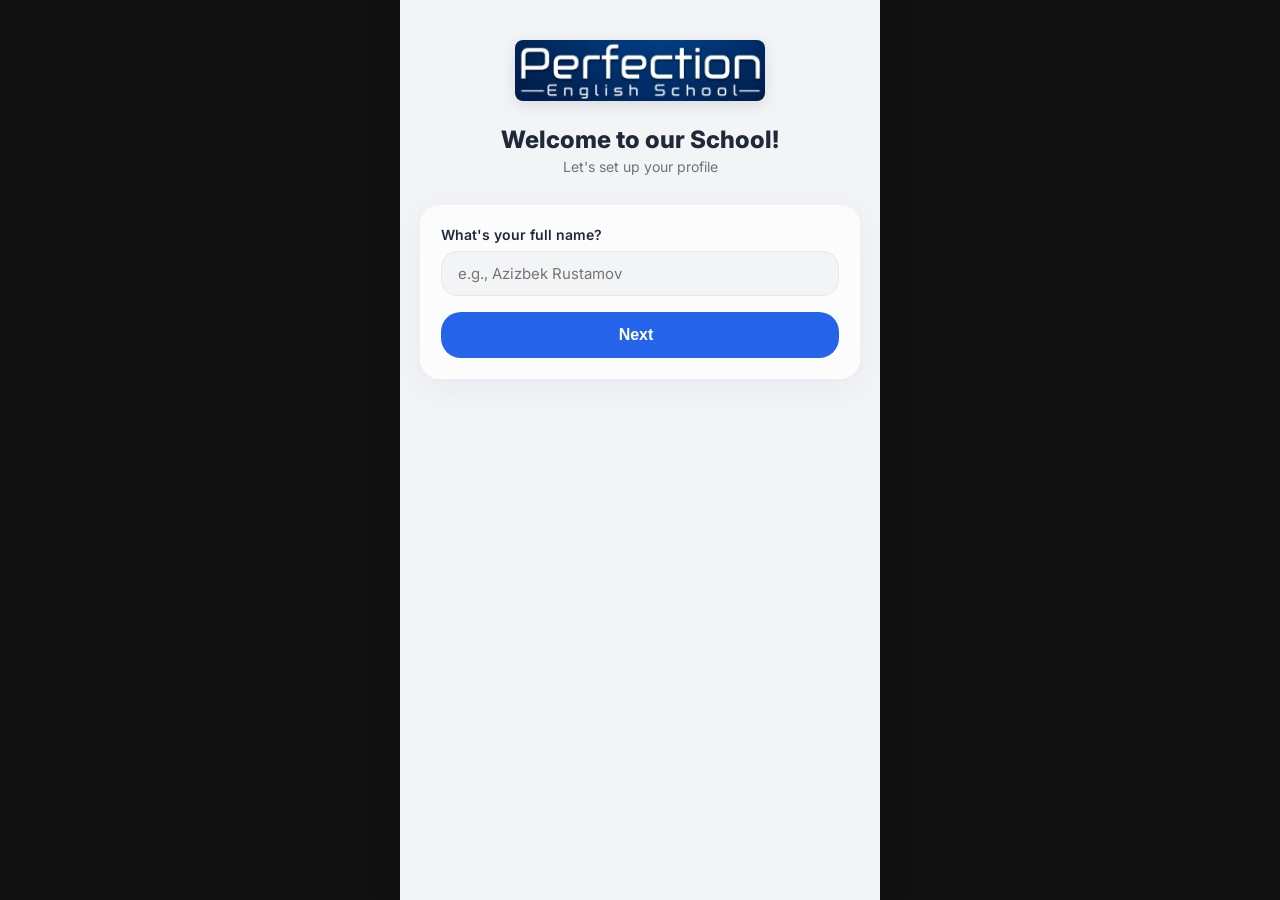
==== index.html @ 3c5d5112 "Update index.html" ====
<!DOCTYPE html>
<html lang="en">
<head>
    <meta charset="UTF-8">
    <meta name="viewport" content="width=device-width, initial-scale=1.0, maximum-scale=1.0, user-scalable=no">
    <title>Perfection English School</title>
    <!-- Phosphor Icons -->
    <script src="https://unpkg.com/@phosphor-icons/web"></script>
    <!-- Google Fonts -->
    <link rel="preconnect" href="https://fonts.googleapis.com">
    <link rel="preconnect" href="https://fonts.gstatic.com" crossorigin>
    <link href="https://fonts.googleapis.com/css2?family=Inter:wght@400;500;600;700;800&display=swap" rel="stylesheet">
    <!-- Custom CSS -->
    <link rel="stylesheet" href="style.css?v=2">
    <!-- Telegram Web App SDK -->
    <script src="https://telegram.org/js/telegram-web-app.js"></script>
</head>
<body>
    <div class="app-container not-registered">
        <!-- Header -->
        <header class="app-header">
            <div class="header-left">
                <i class="ph ph-text-align-left" id="menu-btn"></i>
                <h1 class="app-title">Perfection School</h1>
            </div>
            <div class="header-right">
                <div class="streak-badge">
                    <i class="ph-fill ph-fire"></i>
                    <span>12</span>
                </div>
                <i class="ph ph-bell"></i>
            </div>
        </header>

        <main class="app-main">
            <!-- SECTION: AUTH (Registration) -->
            <!-- SECTION: AUTH NAME -->
            <section id="auth-name-section" class="app-section active">
                <div class="welcome-area text-center" style="margin-top: 40px;">
                    <div class="brand-logo-container mx-auto mb-4" style="margin: 0 auto 20px; text-align: center;">
                        <img src="logo.jpg" alt="Perfection English School" style="max-width: 250px; width: 100%; border-radius: 8px; box-shadow: 0 4px 15px rgba(0,0,0,0.1);">
                    </div>
                    <h2>Welcome to our School!</h2>
                    <p>Let's set up your profile</p>
                </div>
                <form id="reg-name-form" class="auth-form glass-card" style="margin-top: 30px;">
                    <div class="form-group mb-4">
                        <label>What's your full name?</label>
                        <input type="text" id="reg-name" placeholder="e.g., Azizbek Rustamov" required>
                    </div>
                    <button type="submit" class="btn-primary w-100" style="padding: 14px; font-size: 16px; display:flex; justify-content:center; align-items:center; gap:8px;">Next <i class="ph ph-arrow-right"></i></button>
                </form>
            </section>

            <!-- SECTION: AUTH PHONE -->
            <section id="auth-phone-section" class="app-section">
                <div class="section-header" style="display: flex; align-items: center; gap: 10px; margin-top: 20px;">
                    <button type="button" class="btn-icon" onclick="switchTab('auth-name')" style="background:transparent; color:var(--text-main);"><i class="ph ph-arrow-left"></i></button>
                    <h2 style="margin:0;">Contact Info</h2>
                </div>
                <form id="reg-phone-form" class="auth-form glass-card" style="margin-top: 20px;">
                    <div class="form-group mb-4">
                        <label>Your Phone Number</label>
                        <input type="tel" id="reg-phone" placeholder="+998" required>
                    </div>
                    <button type="submit" class="btn-primary w-100" style="padding: 14px; font-size: 16px; display:flex; justify-content:center; align-items:center; gap:8px;">Next <i class="ph ph-arrow-right"></i></button>
                </form>
            </section>

            <!-- SECTION: AUTH LEVEL -->
            <section id="auth-level-section" class="app-section">
                <div class="section-header" style="display: flex; align-items: center; gap: 10px; margin-top: 20px;">
                    <button type="button" class="btn-icon" onclick="switchTab('auth-phone')" style="background:transparent; color:var(--text-main);"><i class="ph ph-arrow-left"></i></button>
                    <h2 style="margin:0;">English Level</h2>
                </div>
                <form id="reg-level-form" class="auth-form glass-card" style="margin-top: 20px;">
                    <div class="form-group mb-4">
                        <label>Select your current level</label>
                        <select id="reg-level" required>
                            <option value="" disabled selected>Select level</option>
                            <option value="Beginner">Beginner</option>
                            <option value="Elementary">Elementary</option>
                            <option value="Pre-Intermediate">Pre-Intermediate</option>
                            <option value="Intermediate">Intermediate</option>
                            <option value="Upper-Intermediate">Upper-Intermediate</option>
                            <option value="Pre-IELTS">Pre-IELTS</option>
                            <option value="IELTS">IELTS</option>
                        </select>
                    </div>
                    <button type="submit" class="btn-primary w-100" style="padding: 14px; font-size: 16px; background: var(--success-color); display:flex; justify-content:center; align-items:center; gap:8px;">Finish <i class="ph ph-check"></i></button>
                </form>
            </section>

            <!-- SECTION: HOME -->
            <section id="home-section" class="app-section">
                <div class="welcome-area">
                    <h2>Hello, Student 👋</h2>
                    <p>What are we learning today?</p>
                </div>

                <!-- Vocabulary of the Day Widget -->
                <div class="vocab-widget">
                    <div class="vocab-header">
                        <span class="vocab-title"><i class="ph-fill ph-star"></i> Word of the Day</span>
                        <span class="vocab-date">Today</span>
                    </div>
                    <div class="vocab-content">
                        <div class="vocab-word">Perseverance</div>
                        <div class="vocab-pronunciation">/ˌpɜːrsəˈvɪrəns/</div>
                        <div class="vocab-meaning">Persistence in doing something despite difficulty.</div>
                    </div>
                </div>

                <!-- Main Banner -->
                <div class="banner-card" onclick="switchTab('lessons')">
                    <div class="banner-content">
                        <h2>LEARN<br>ENGLISH<br>WITH US!</h2>
                        <div class="progress-container mt-2">
                            <div class="progress-text">
                                <span>Pre-IELTS Course</span>
                                <span>65%</span>
                            </div>
                            <div class="progress-bar">
                                <div class="progress-fill" style="width: 65%;"></div>
                            </div>
                        </div>
                    </div>
                    <div class="banner-image">
                        <img src="https://illustrations.popsy.co/blue/student-going-to-school.svg" alt="Education">
                    </div>
                </div>

                <!-- Grid Cards -->
                <div class="grid-container">
                    <div class="grid-card" onclick="switchTab('lessons')">
                        <div class="card-icon-wrapper blue-icon">
                            <i class="ph ph-books"></i>
                        </div>
                        <span class="card-title">Lessons</span>
                    </div>
                    <div class="grid-card" onclick="switchTab('reading')">
                        <div class="card-icon-wrapper orange-icon">
                            <i class="ph ph-book-open"></i>
                        </div>
                        <span class="card-title">Reading</span>
                    </div>
                    <div class="grid-card" onclick="switchTab('listening')">
                        <div class="card-icon-wrapper green-icon">
                            <i class="ph ph-headphones"></i>
                        </div>
                        <span class="card-title">Listening</span>
                    </div>
                    <div class="grid-card" onclick="switchTab('speaking')">
                        <div class="card-icon-wrapper" style="color:var(--danger-color); background: rgba(239, 68, 68, 0.1);">
                            <i class="ph ph-microphone"></i>
                        </div>
                        <span class="card-title">Speaking</span>
                    </div>
                    <div class="grid-card" onclick="switchTab('writing')">
                        <div class="card-icon-wrapper purple-icon">
                            <i class="ph ph-robot"></i>
                        </div>
                        <span class="card-title">Writing</span>
                    </div>
                    <div class="grid-card" onclick="switchTab('rating')">
                        <div class="card-icon-wrapper" style="color:var(--secondary-color);">
                            <i class="ph ph-trophy"></i>
                        </div>
                        <span class="card-title">Ranking</span>
                    </div>
                    <div class="grid-card" onclick="switchTab('resources')">
                        <div class="card-icon-wrapper" style="color:var(--danger-color);">
                            <i class="ph ph-folder-open"></i>
                        </div>
                        <span class="card-title">Resources</span>
                    </div>
                </div>
            </section>

            <!-- SECTION: LESSONS -->
            <section id="lessons-section" class="app-section">
                <div class="section-header">
                    <h2>My Lessons</h2>
                    <p>Your current level: <strong>Pre-IELTS</strong></p>
                </div>
                
                <div class="lessons-list">
                    <div class="lesson-card completed">
                        <div class="lesson-icon"><i class="ph-fill ph-check-circle"></i></div>
                        <div class="lesson-info">
                            <h3>Lesson 1: Present Simple vs Continuous</h3>
                            <p>Grammar and Practice</p>
                        </div>
                        <div class="lesson-action">
                            <button class="btn-icon"><i class="ph ph-play"></i></button>
                        </div>
                    </div>

                    <div class="lesson-card active">
                        <div class="lesson-icon"><i class="ph-fill ph-play-circle"></i></div>
                        <div class="lesson-info">
                            <h3>Lesson 2: IELTS Speaking Part 1</h3>
                            <p>Most common questions</p>
                        </div>
                        <div class="lesson-action">
                            <button class="btn-primary">Start</button>
                        </div>
                    </div>

                    <div class="lesson-card locked">
                        <div class="lesson-icon"><i class="ph-fill ph-lock-key"></i></div>
                        <div class="lesson-info">
                            <h3>Lesson 3: Writing Task 1 Basics</h3>
                            <p>Complete previous lesson</p>
                        </div>
                    </div>
                </div>
            </section>

            <!-- SECTION: RATING (LEADERBOARD) -->
            <section id="rating-section" class="app-section">
                <div class="section-header text-center">
                    <h2>Leaderboard</h2>
                    <p>Most active students</p>
                </div>

                <div class="podium-container">
                    <div class="podium-item second">
                        <div class="avatar-circle"><img src="https://i.pravatar.cc/150?u=a042581f4e29026704d" alt="Avatar"></div>
                        <div class="podium-rank silver">2</div>
                        <div class="podium-name">Malika</div>
                        <div class="podium-score">1240 xp</div>
                    </div>
                    <div class="podium-item first">
                        <div class="avatar-circle"><img src="https://i.pravatar.cc/150?u=a042581f4e29026024d" alt="Avatar"></div>
                        <div class="podium-rank gold">1</div>
                        <div class="podium-name">Sardor</div>
                        <div class="podium-score">1450 xp</div>
                    </div>
                    <div class="podium-item third">
                        <div class="avatar-circle"><img src="https://i.pravatar.cc/150?u=a048581f4e29026701d" alt="Avatar"></div>
                        <div class="podium-rank bronze">3</div>
                        <div class="podium-name">Jasur</div>
                        <div class="podium-score">1120 xp</div>
                    </div>
                </div>

                <div class="leaderboard-list">
                    <div class="lb-item">
                        <div class="lb-rank">4</div>
                        <div class="lb-user">
                            <div class="lb-avatar"><img src="https://i.pravatar.cc/150?u=1" alt="Avatar"></div>
                            <span class="lb-name">Zarina</span>
                        </div>
                        <div class="lb-score">980 xp</div>
                    </div>
                    <div class="lb-item current-user">
                        <div class="lb-rank">5</div>
                        <div class="lb-user">
                            <div class="lb-avatar"><img src="https://i.pravatar.cc/150?u=2" alt="Avatar"></div>
                            <span class="lb-name">You (Azizbek)</span>
                        </div>
                        <div class="lb-score">850 xp</div>
                    </div>
                    <div class="lb-item">
                        <div class="lb-rank">6</div>
                        <div class="lb-user">
                            <div class="lb-avatar"><img src="https://i.pravatar.cc/150?u=3" alt="Avatar"></div>
                            <span class="lb-name">Murod</span>
                        </div>
                        <div class="lb-score">720 xp</div>
                    </div>
                </div>
            </section>

            <!-- SECTION: RESOURCES -->
            <section id="resources-section" class="app-section">
                <div class="section-header">
                    <h2>Extra Resources</h2>
                    <!-- Search inside resources -->
                    <div class="search-box mb-4">
                        <i class="ph ph-magnifying-glass search-icon"></i>
                        <input type="text" placeholder="Search topics..." class="search-input">
                    </div>
                </div>

                <div class="resource-grid">
                    <div class="resource-card" onclick="openResource('alphabet')">
                        <div class="r-icon bg-blue"><i class="ph ph-text-aa"></i></div>
                        <h4>Alphabet</h4>
                        <p>Letters and pronunciation</p>
                    </div>
                    <div class="resource-card" onclick="openResource('numbers')">
                        <div class="r-icon bg-green"><i class="ph ph-list-numbers"></i></div>
                        <h4>Numbers</h4>
                        <p>From 1 to 1000</p>
                    </div>
                    <div class="resource-card" onclick="openResource('phrases')">
                        <div class="r-icon bg-orange"><i class="ph ph-chat-circle-text"></i></div>
                        <h4>Phrases</h4>
                        <p>For daily conversation</p>
                    </div>
                    <div class="resource-card" onclick="openResource('grammar')">
                        <div class="r-icon bg-purple"><i class="ph ph-books"></i></div>
                        <h4>Grammar</h4>
                        <p>Basic rules</p>
                    </div>
                </div>
            </section>

            <!-- SECTION: ALPHABET DETAIL -->
            <section id="alphabet-section" class="app-section">
                <div class="section-header" style="display: flex; align-items: center; gap: 10px;">
                    <button class="btn-icon" onclick="switchTab('resources')" style="background:transparent; color:var(--text-main);"><i class="ph ph-arrow-left"></i></button>
                    <div>
                        <h2 style="margin:0;">English Alphabet</h2>
                        <p>26 letters and pronunciation</p>
                    </div>
                </div>
                
                <div class="dictionary-list">
                    <!-- Javascript will populate this -->
                </div>
            </section>

            <!-- SECTION: NUMBERS DETAIL -->
            <section id="numbers-section" class="app-section">
                <div class="section-header" style="display: flex; align-items: center; gap: 10px;">
                    <button class="btn-icon" onclick="switchTab('resources')" style="background:transparent; color:var(--text-main);"><i class="ph ph-arrow-left"></i></button>
                    <div>
                        <h2 style="margin:0;">Numbers</h2>
                        <p>Let's learn English numbers</p>
                    </div>
                </div>
                
                <div class="dictionary-list" id="numbers-list">
                    <!-- Javascript will populate this -->
                </div>
            </section>

            <!-- SECTION: WRITING AI -->
            <section id="writing-section" class="app-section">
                <div class="section-header" style="display: flex; align-items: center; gap: 10px;">
                    <button class="btn-icon" onclick="switchTab('home')" style="background:transparent; color:var(--text-main);"><i class="ph ph-arrow-left"></i></button>
                    <div>
                        <h2 style="margin:0;">Writing Checker</h2>
                        <p>Check your essay and get a score</p>
                    </div>
                </div>
                
                <div class="writing-container">
                    <div class="form-group mb-4">
                        <label>Task Type:</label>
                        <select id="writing-type" class="custom-select">
                            <optgroup label="CEFR (Multilevel)">
                                <option value="CEFR Part 1.1">Informal Letter (min 50 words)</option>
                                <option value="CEFR Part 1.2">Formal Letter (120-150 words)</option>
                                <option value="CEFR Part 2">Blogpost (180-200 words)</option>
                            </optgroup>
                            <optgroup label="IELTS (Academic)">
                                <option value="IELTS Task 1">Task 1 (150 words)</option>
                                <option value="IELTS Task 2" selected>Task 2 (250 words)</option>
                            </optgroup>
                            <optgroup label="Other">
                                <option value="General">Free topic / General</option>
                            </optgroup>
                        </select>
                    </div>
                    
                    <div class="form-group mb-4">
                        <label>Write your essay here:</label>
                        <textarea id="writing-text" class="w-100" rows="10" placeholder="I think that..." style="padding: 12px; border-radius: 8px; border: 1px solid var(--border-color); background: var(--bg-main); color: var(--text-main); font-family: inherit; resize: vertical;"></textarea>
                    </div>

                    <div class="form-group mb-4">
                        <label>Or Upload Image of your writing (Optional):</label>
                        <div class="upload-zone-wrapper mt-2">
                            <input type="file" id="writing-image" accept="image/*" hidden>
                            <label for="writing-image" class="upload-label" id="upload-label">
                                <div class="upload-icon"><i class="ph ph-camera"></i></div>
                                <div class="upload-text-content">
                                    <div class="upload-title">Snap a photo</div>
                                    <div class="upload-subtitle">Take a picture of your notebook</div>
                                </div>
                            </label>
                        </div>
                        <div id="image-preview-container" class="image-preview-wrapper" style="display: none;">
                            <img id="preview-img" src="" alt="Preview">
                            <button id="remove-image-btn" class="btn-remove-img" type="button"><i class="ph ph-x"></i></button>
                        </div>
                    </div>
                    
                    <button id="check-writing-btn" class="btn-primary w-100" style="padding: 14px; font-size: 16px; display: flex; align-items: center; justify-content: center; gap: 8px;">
                        <i class="ph ph-sparkle"></i> Check
                    </button>
                    
                    <!-- Loading State -->
                    <div id="writing-loading" class="text-center mt-4" style="display: none;">
                        <i class="ph ph-spinner ph-spin" style="font-size: 32px; color: var(--primary-color);"></i>
                        <p style="margin-top: 10px; font-size: 14px; color: var(--text-muted);">Checking your essay... Please wait.</p>
                    </div>
                    
                    <!-- Results Area -->
                    <div id="writing-results" class="mt-4" style="display: none;">
                        <div class="result-card band-card mb-4">
                            <h3>Overall Band</h3>
                            <div class="band-score" id="res-band">6.5</div>
                        </div>
                        
                        <div class="result-card mb-4">
                            <h4><i class="ph ph-text-aa text-blue"></i> Grammar</h4>
                            <p id="res-grammar">Loading...</p>
                        </div>
                        
                        <div class="result-card mb-4">
                            <h4><i class="ph ph-book text-green"></i> Vocabulary</h4>
                            <p id="res-vocab">Loading...</p>
                        </div>
                        
                        <div class="result-card mb-4">
                            <h4><i class="ph ph-link text-orange"></i> Coherence & Cohesion</h4>
                            <p id="res-coherence">Loading...</p>
                        </div>
                        
                        <div class="result-card mb-4">
                            <h4><i class="ph ph-lightbulb text-yellow"></i> General Feedback</h4>
                            <p id="res-general">Loading...</p>
                        </div>
                    </div>
                </div>
            </section>

            <!-- SECTION: SPEAKING -->
            <section id="speaking-section" class="app-section">
                <div class="section-header" style="display: flex; align-items: center; gap: 10px; margin-top: 10px;">
                    <button class="btn-icon" id="speaking-back-btn" onclick="handleSpeakingBack()" style="background:transparent; color:var(--text-main);"><i class="ph ph-arrow-left"></i></button>
                    <div>
                        <h2 id="speaking-main-title" style="margin:0;">Speaking Practice</h2>
                        <p id="speaking-main-subtitle">CEFR / DTM Multi-level format</p>
                    </div>
                </div>
                
                <div id="speaking-content-container"></div>
            </section>

            <!-- SECTION: PROFILE -->
            <section id="profile-section" class="app-section">
                <div class="profile-header">
                    <div class="profile-avatar">
                        <img src="https://i.pravatar.cc/150?u=2" alt="Profile">
                        <button class="edit-avatar"><i class="ph ph-camera"></i></button>
                    </div>
                    <h2 class="profile-name">Student</h2>
                    <p class="profile-phone" style="color:var(--text-muted); font-size:14px; margin-bottom:4px;"></p>
                    <p class="profile-role">Student</p>
                    <!-- Role Switcher for Demo -->
                    <button class="role-switch-btn" onclick="toggleRole()">Switch to Teacher Profile (Demo)</button>
                </div>

                <!-- Student Profile Stats -->
                <div id="student-stats" class="profile-stats">
                    <div class="stat-box">
                        <i class="ph-fill ph-fire text-orange"></i>
                        <span class="stat-value">12</span>
                        <span class="stat-label">Day streak</span>
                    </div>
                    <div class="stat-box">
                        <i class="ph-fill ph-star text-yellow"></i>
                        <span class="stat-value">850</span>
                        <span class="stat-label">Total XP</span>
                    </div>
                    <div class="stat-box">
                        <i class="ph-fill ph-book-open text-blue"></i>
                        <span class="stat-value">24</span>
                        <span class="stat-label">Lessons</span>
                    </div>
                </div>

                <!-- Teacher Profile Stats (Hidden by default) -->
                <div id="teacher-stats" class="profile-stats" style="display: none;">
                    <div class="stat-box">
                        <i class="ph-fill ph-users text-blue"></i>
                        <span class="stat-value">145</span>
                        <span class="stat-label">Students</span>
                    </div>
                    <div class="stat-box">
                        <i class="ph-fill ph-chalkboard-teacher text-green"></i>
                        <span class="stat-value">6</span>
                        <span class="stat-label">Groups</span>
                    </div>
                    <div class="stat-box">
                        <i class="ph-fill ph-star text-yellow"></i>
                        <span class="stat-value">4.9</span>
                        <span class="stat-label">Ranking</span>
                    </div>
                </div>

                <div class="profile-menu">
                    <div class="menu-item" onclick="switchTab('settings')">
                        <div class="menu-item-left">
                            <div class="menu-icon"><i class="ph ph-gear"></i></div>
                            <span>Settings & Appearance</span>
                        </div>
                        <i class="ph ph-caret-right"></i>
                    </div>
                    <div class="menu-item text-red" onclick="logOut()">
                        <div class="menu-item-left">
                            <div class="menu-icon"><i class="ph ph-sign-out"></i></div>
                            <span>Log Out</span>
                        </div>
                    </div>
                </div>
            </section>

            <!-- SECTION: SETTINGS -->
            <section id="settings-section" class="app-section">
                <div class="section-header" style="display: flex; align-items: center; gap: 10px;">
                    <button class="btn-icon" onclick="switchTab('profile')" style="background:transparent; color:var(--text-main);"><i class="ph ph-arrow-left"></i></button>
                    <h2 style="margin:0;">Settings</h2>
                </div>
                <div class="profile-menu mt-4">
                    <div class="menu-item" style="display:flex; justify-content:space-between; align-items:center;">
                        <div class="menu-item-left">
                            <div class="menu-icon bg-purple" style="background:#8b5cf6; color:white;"><i class="ph ph-moon"></i></div>
                            <span>Dark Mode</span>
                        </div>
                        <input type="checkbox" id="dark-mode-toggle" onchange="toggleDarkMode()" style="width:20px; height:20px;">
                    </div>
                    <div class="menu-item" onclick="document.getElementById('avatar-upload').click()">
                        <div class="menu-item-left">
                            <div class="menu-icon bg-blue" style="background:#2563eb; color:white;"><i class="ph ph-image"></i></div>
                            <span>Change Profile Picture</span>
                            <input type="file" id="avatar-upload" accept="image/*" style="display:none;" onchange="uploadAvatar(event)">
                        </div>
                        <i class="ph ph-caret-right"></i>
                    </div>
                </div>
            </section>

            <!-- SECTION: PHRASES DETAIL -->
            <section id="phrases-section" class="app-section">
                <div class="section-header" style="display: flex; align-items: center; gap: 10px;">
                    <button class="btn-icon" onclick="switchTab('resources')" style="background:transparent; color:var(--text-main);"><i class="ph ph-arrow-left"></i></button>
                    <div>
                        <h2 style="margin:0;">Phrases</h2>
                        <p>Daily English Conversations</p>
                    </div>
                </div>
                <div class="dictionary-list" id="phrases-list"></div>
            </section>

            <!-- SECTION: GRAMMAR DETAIL -->
            <section id="grammar-section" class="app-section">
                <div class="section-header" style="display: flex; align-items: center; gap: 10px;">
                    <button class="btn-icon" onclick="switchTab('resources')" style="background:transparent; color:var(--text-main);"><i class="ph ph-arrow-left"></i></button>
                    <div>
                        <h2 style="margin:0;">Grammar</h2>
                        <p>Basic English Rules</p>
                    </div>
                </div>
                <div class="dictionary-list" id="grammar-list"></div>
            </section>

            <!-- SECTION: READING -->
            <section id="reading-section" class="app-section">
                <div class="section-header" style="display: flex; align-items: center; gap: 10px;">
                    <button class="btn-icon" onclick="switchTab('home')" style="background:transparent; color:var(--text-main);"><i class="ph ph-arrow-left"></i></button>
                    <div>
                        <h2 style="margin:0;">Reading Practice</h2>
                        <p>Improve your reading skills</p>
                    </div>
                </div>
                
                <!-- Container for levels or active test -->
                <div id="reading-content-container"></div>
            </section>

            <!-- SECTION: LISTENING -->
            <section id="listening-section" class="app-section">
                <div class="section-header" style="display: flex; align-items: center; gap: 10px;">
                    <button class="btn-icon" onclick="switchTab('home')" style="background:transparent; color:var(--text-main);"><i class="ph ph-arrow-left"></i></button>
                    <div>
                        <h2 style="margin:0;">Listening Practice</h2>
                        <p>Enhance your listening</p>
                    </div>
                </div>
                
                <!-- Container for levels or active test -->
                <div id="listening-content-container"></div>
            </section>
        </main>

        <!-- Bottom Navigation -->
        <nav class="bottom-nav">
            <a href="#" class="nav-item active" data-target="home">
                <i class="ph ph-house"></i>
                <span>Home</span>
            </a>
            <a href="#" class="nav-item" data-target="lessons">
                <i class="ph ph-play-circle"></i>
                <span>Lessons</span>
            </a>
            <a href="#" class="nav-item" data-target="rating">
                <i class="ph ph-ranking"></i>
                <span>Ranking</span>
            </a>
            <a href="#" class="nav-item" data-target="resources">
                <i class="ph ph-books"></i>
                <span>Resources</span>
            </a>
            <a href="#" class="nav-item" data-target="profile">
                <i class="ph ph-user"></i>
                <span>Profile</span>
            </a>
        </nav>
    </div>

    <!-- Firebase Configuration and SDK -->
    <script type="module">
        import { initializeApp } from "https://www.gstatic.com/firebasejs/10.12.0/firebase-app.js";
        import { getFirestore, collection, addDoc, getDocs, setDoc, doc, updateDoc, getDoc, deleteDoc } from "https://www.gstatic.com/firebasejs/10.12.0/firebase-firestore.js";

        const firebaseConfig = {
            apiKey: "AIzaSyCl8oeI8yYddF-YuSuhCGN6fqZiEechjn8",
            authDomain: "perfection-school.firebaseapp.com",
            projectId: "perfection-school",
            storageBucket: "perfection-school.firebasestorage.app",
            messagingSenderId: "793168534663",
            appId: "1:793168534663:web:ad375713f143481b4a2c22",
            measurementId: "G-87NPRELTDH"
        };

        const app = initializeApp(firebaseConfig);
        const db = getFirestore(app);

        // Make db globally available
        window.firebaseDB = db;
        window.firebaseCollection = collection;
        window.firebaseAddDoc = addDoc;
        window.firebaseGetDocs = getDocs;
        window.firebaseSetDoc = setDoc;
        window.firebaseDoc = doc;
        window.firebaseUpdateDoc = updateDoc;
        window.firebaseGetDoc = getDoc;
        window.firebaseDeleteDoc = deleteDoc;
    </script>
    <script src="tests.js"></script>
    <script src="app.js?v=3"></script>
</body>
</html>
---- style.css ----
:root {
    --primary-color: #2563eb; 
    --primary-light: #eff6ff;
    --secondary-color: #f59e0b;
    --success-color: #10b981;
    --danger-color: #ef4444;
    --purple-color: #8b5cf6;
    
    --text-main: #1f2937;
    --text-muted: #6b7280;
    --bg-main: #f3f4f6; 
    --bg-card: #ffffff;
    --border-color: #e5e7eb;
    
    --border-radius-lg: 20px;
    --border-radius-md: 16px;
    --border-radius-sm: 12px;
}

* {
    margin: 0;
    padding: 0;
    box-sizing: border-box;
    -webkit-tap-highlight-color: transparent;
}

body {
    font-family: 'Inter', sans-serif;
    background-color: #111; /* Outer background for desktop preview */
    color: var(--text-main);
    display: flex;
    justify-content: center;
    min-height: 100vh;
}

.app-container {
    width: 100%;
    max-width: 480px; 
    background-color: var(--bg-main);
    position: relative;
    display: flex;
    flex-direction: column;
    min-height: 100vh;
    box-shadow: 0 0 30px rgba(0,0,0,0.2);
    overflow: hidden;
}

/* Header */
.app-header {
    display: flex;
    justify-content: space-between;
    align-items: center;
    padding: 16px 20px;
    background-color: var(--bg-main);
    color: var(--text-main);
    z-index: 10;
}

.header-left {
    display: flex;
    align-items: center;
    gap: 12px;
}

.header-left i {
    font-size: 24px;
    cursor: pointer;
    color: var(--text-main);
}

.app-title {
    font-size: 18px;
    font-weight: 700;
}

.header-right {
    display: flex;
    align-items: center;
    gap: 16px;
}

.header-right i {
    font-size: 22px;
    color: var(--text-muted);
}

.streak-badge {
    display: flex;
    align-items: center;
    gap: 4px;
    background-color: #fff7ed;
    color: #ea580c;
    padding: 4px 10px;
    border-radius: 20px;
    font-weight: 700;
    font-size: 14px;
}

/* Sections (SPA) */
.app-main {
    flex: 1;
    overflow-y: auto;
    overflow-x: hidden;
    padding-bottom: 90px; /* space for bottom nav */
    position: relative;
}

.app-section {
    display: none;
    padding: 0 20px 20px;
    animation: fadeIn 0.3s ease;
}

.app-section.active {
    display: block;
}

@keyframes fadeIn {
    from { opacity: 0; transform: translateY(10px); }
    to { opacity: 1; transform: translateY(0); }
}

/* General Typography */
.mt-2 { margin-top: 8px; }
.mb-4 { margin-bottom: 16px; }
.text-center { text-align: center; }
.text-orange { color: #ea580c; }
.text-yellow { color: #eab308; }
.text-blue { color: #3b82f6; }
.text-green { color: #10b981; }
.text-red { color: #ef4444; }

.section-header {
    margin: 10px 0 20px;
}

.section-header h2 {
    font-size: 22px;
    font-weight: 700;
    margin-bottom: 4px;
}

.section-header p {
    color: var(--text-muted);
    font-size: 14px;
}

/* Home Section */
.welcome-area {
    margin: 10px 0 20px;
}

.welcome-area h2 {
    font-size: 24px;
    font-weight: 800;
}

.welcome-area p {
    color: var(--text-muted);
    font-size: 14px;
    margin-top: 4px;
}

/* Vocab Widget */
.vocab-widget {
    background-color: var(--bg-card);
    border-radius: var(--border-radius-md);
    padding: 16px;
    margin-bottom: 20px;
    box-shadow: 0 4px 15px rgba(0,0,0,0.03);
    border-left: 4px solid var(--secondary-color);
}

.vocab-header {
    display: flex;
    justify-content: space-between;
    font-size: 12px;
    font-weight: 600;
    color: var(--text-muted);
    margin-bottom: 8px;
    text-transform: uppercase;
}

.vocab-title {
    display: flex;
    align-items: center;
    gap: 4px;
    color: var(--secondary-color);
}

.vocab-word {
    font-size: 20px;
    font-weight: 700;
    color: var(--primary-color);
}

.vocab-pronunciation {
    font-size: 13px;
    color: var(--text-muted);
    margin-bottom: 6px;
}

.vocab-meaning {
    font-size: 14px;
    color: var(--text-main);
}

/* Banner Card */
.banner-card {
    background: linear-gradient(135deg, #2563eb, #1d4ed8);
    border-radius: var(--border-radius-lg);
    padding: 24px;
    color: white;
    display: flex;
    justify-content: space-between;
    align-items: center;
    position: relative;
    overflow: hidden;
    margin-bottom: 24px;
    cursor: pointer;
    box-shadow: 0 10px 25px -5px rgba(37, 99, 235, 0.3);
}

.banner-content {
    z-index: 2;
    max-width: 60%;
}

.banner-content h2 {
    font-size: 18px;
    font-weight: 800;
    line-height: 1.3;
    margin-bottom: 12px;
}

.progress-container {
    background-color: rgba(255,255,255,0.15);
    padding: 10px;
    border-radius: 12px;
    backdrop-filter: blur(5px);
}

.progress-text {
    display: flex;
    justify-content: space-between;
    font-size: 11px;
    font-weight: 600;
    margin-bottom: 6px;
}

.progress-bar {
    height: 6px;
    background-color: rgba(255,255,255,0.2);
    border-radius: 3px;
    overflow: hidden;
}

.progress-fill {
    height: 100%;
    background-color: #fff;
    border-radius: 3px;
}

.banner-image {
    position: absolute;
    right: -10px;
    bottom: -10px;
    width: 150px;
    height: 150px;
    z-index: 1;
}

.banner-image img {
    width: 100%;
    height: 100%;
    object-fit: contain;
}

/* Grid Menu */
.grid-container {
    display: grid;
    grid-template-columns: repeat(3, 1fr);
    gap: 12px;
}

.grid-card {
    display: flex;
    flex-direction: column;
    align-items: center;
    gap: 8px;
    cursor: pointer;
}

.card-icon-wrapper {
    width: 56px;
    height: 56px;
    background-color: var(--bg-card);
    border-radius: var(--border-radius-md);
    display: flex;
    align-items: center;
    justify-content: center;
    box-shadow: 0 4px 10px rgba(0,0,0,0.03);
}

.card-icon-wrapper i {
    font-size: 26px;
}

.blue-icon i { color: var(--primary-color); }
.orange-icon i { color: var(--secondary-color); }
.green-icon i { color: var(--success-color); }
.purple-icon i { color: var(--purple-color); }

.card-title {
    font-size: 12px;
    font-weight: 600;
    color: var(--text-main);
}

/* Lessons Section */
.lessons-list {
    display: flex;
    flex-direction: column;
    gap: 16px;
}

.lesson-card {
    background-color: var(--bg-card);
    border-radius: var(--border-radius-md);
    padding: 16px;
    display: flex;
    align-items: center;
    gap: 16px;
    box-shadow: 0 2px 8px rgba(0,0,0,0.02);
}

.lesson-icon {
    font-size: 32px;
}

.lesson-card.completed .lesson-icon { color: var(--success-color); }
.lesson-card.active .lesson-icon { color: var(--primary-color); }
.lesson-card.locked .lesson-icon { color: var(--text-muted); opacity: 0.5; }
.lesson-card.locked { opacity: 0.7; background-color: transparent; border: 1px solid var(--border-color); box-shadow: none; }

.lesson-info {
    flex: 1;
}

.lesson-info h3 {
    font-size: 15px;
    font-weight: 600;
    margin-bottom: 4px;
}

.lesson-info p {
    font-size: 12px;
    color: var(--text-muted);
}

.btn-icon {
    width: 36px;
    height: 36px;
    border-radius: 50%;
    border: none;
    background-color: var(--primary-light);
    color: var(--primary-color);
    display: flex;
    align-items: center;
    justify-content: center;
    font-size: 18px;
}

.btn-primary {
    background-color: var(--primary-color);
    color: white;
    border: none;
    padding: 8px 16px;
    border-radius: 20px;
    font-size: 13px;
    font-weight: 600;
    cursor: pointer;
}

/* Rating Section (Leaderboard) */
.podium-container {
    display: flex;
    justify-content: center;
    align-items: flex-end;
    gap: 12px;
    margin: 30px 0 40px;
    height: 180px;
}

.podium-item {
    display: flex;
    flex-direction: column;
    align-items: center;
    width: 30%;
}

.avatar-circle {
    width: 64px;
    height: 64px;
    border-radius: 50%;
    overflow: hidden;
    border: 3px solid white;
    box-shadow: 0 4px 10px rgba(0,0,0,0.1);
    margin-bottom: -15px;
    z-index: 2;
    background-color: var(--bg-main);
}

.avatar-circle img {
    width: 100%;
    height: 100%;
    object-fit: cover;
}

.podium-item.first .avatar-circle { width: 80px; height: 80px; border-color: #fef08a; }

.podium-rank {
    width: 30px;
    height: 30px;
    border-radius: 50%;
    display: flex;
    align-items: center;
    justify-content: center;
    font-weight: 800;
    color: white;
    font-size: 14px;
    z-index: 3;
    border: 2px solid white;
}

.gold { background-color: #eab308; }
.silver { background-color: #94a3b8; }
.bronze { background-color: #d97706; }

.podium-name {
    font-weight: 700;
    font-size: 14px;
    margin-top: 8px;
}

.podium-score {
    font-size: 12px;
    color: var(--text-muted);
    font-weight: 600;
}

.podium-item.first { margin-bottom: 20px; }

.leaderboard-list {
    background-color: var(--bg-card);
    border-radius: var(--border-radius-lg);
    padding: 10px;
    box-shadow: 0 4px 15px rgba(0,0,0,0.03);
}

.lb-item {
    display: flex;
    align-items: center;
    padding: 12px;
    border-bottom: 1px solid var(--bg-main);
}

.lb-item:last-child { border-bottom: none; }

.lb-item.current-user {
    background-color: var(--primary-light);
    border-radius: var(--border-radius-sm);
    border: none;
}

.lb-rank {
    width: 30px;
    font-weight: 700;
    color: var(--text-muted);
    text-align: center;
}

.lb-user {
    display: flex;
    align-items: center;
    gap: 12px;
    flex: 1;
    margin-left: 10px;
}

.lb-avatar {
    width: 40px;
    height: 40px;
    border-radius: 50%;
    overflow: hidden;
}

.lb-avatar img { width: 100%; height: 100%; }

.lb-name {
    font-weight: 600;
    font-size: 14px;
}

.lb-score {
    font-weight: 700;
    color: var(--primary-color);
    font-size: 14px;
}

/* Resources Section */
.search-box {
    display: flex;
    align-items: center;
    background-color: var(--bg-card);
    border-radius: var(--border-radius-md);
    padding: 12px 16px;
    gap: 12px;
    box-shadow: 0 2px 10px rgba(0,0,0,0.03);
}

.search-icon { font-size: 20px; color: var(--text-muted); }

.search-input {
    border: none;
    background: transparent;
    font-size: 15px;
    font-family: inherit;
    width: 100%;
    color: var(--text-main);
    outline: none;
}

.resource-grid {
    display: grid;
    grid-template-columns: 1fr 1fr;
    gap: 16px;
}

.resource-card {
    background-color: var(--bg-card);
    border-radius: var(--border-radius-md);
    padding: 20px;
    box-shadow: 0 4px 10px rgba(0,0,0,0.03);
}

.r-icon {
    width: 48px;
    height: 48px;
    border-radius: 12px;
    display: flex;
    align-items: center;
    justify-content: center;
    font-size: 24px;
    color: white;
    margin-bottom: 16px;
}

.bg-blue { background-color: var(--primary-color); }
.bg-green { background-color: var(--success-color); }
.bg-orange { background-color: var(--secondary-color); }
.bg-purple { background-color: var(--purple-color); }

.resource-card h4 {
    font-size: 16px;
    font-weight: 700;
    margin-bottom: 4px;
}

.resource-card p {
    font-size: 12px;
    color: var(--text-muted);
}

/* Profile Section */
.profile-header {
    display: flex;
    flex-direction: column;
    align-items: center;
    margin-bottom: 24px;
}

.profile-avatar {
    width: 100px;
    height: 100px;
    border-radius: 50%;
    margin-bottom: 16px;
    position: relative;
}

.profile-avatar img {
    width: 100%;
    height: 100%;
    border-radius: 50%;
    object-fit: cover;
    border: 3px solid white;
    box-shadow: 0 4px 15px rgba(0,0,0,0.1);
}

.edit-avatar {
    position: absolute;
    bottom: 0;
    right: 0;
    width: 32px;
    height: 32px;
    background-color: var(--primary-color);
    color: white;
    border: none;
    border-radius: 50%;
    display: flex;
    align-items: center;
    justify-content: center;
    font-size: 16px;
    cursor: pointer;
    border: 2px solid white;
}

.profile-name {
    font-size: 20px;
    font-weight: 700;
}

.profile-role {
    font-size: 14px;
    color: var(--text-muted);
    margin-top: 4px;
}

.role-switch-btn {
    margin-top: 12px;
    background-color: var(--bg-card);
    border: 1px solid var(--border-color);
    padding: 6px 12px;
    border-radius: 20px;
    font-size: 12px;
    font-weight: 600;
    cursor: pointer;
    color: var(--text-main);
}

.profile-stats {
    display: flex;
    gap: 12px;
    margin-bottom: 24px;
}

.stat-box {
    flex: 1;
    background-color: var(--bg-card);
    border-radius: var(--border-radius-md);
    padding: 16px 10px;
    display: flex;
    flex-direction: column;
    align-items: center;
    box-shadow: 0 4px 10px rgba(0,0,0,0.03);
}

.stat-box i { font-size: 24px; margin-bottom: 8px; }
.stat-value { font-size: 18px; font-weight: 800; margin-bottom: 2px; }
.stat-label { font-size: 11px; color: var(--text-muted); font-weight: 500; text-transform: uppercase; }

.profile-menu {
    background-color: var(--bg-card);
    border-radius: var(--border-radius-lg);
    overflow: hidden;
    box-shadow: 0 4px 15px rgba(0,0,0,0.03);
}

.menu-item {
    display: flex;
    justify-content: space-between;
    align-items: center;
    padding: 16px 20px;
    border-bottom: 1px solid var(--bg-main);
    cursor: pointer;
}

.menu-item:last-child { border-bottom: none; }

.menu-item-left {
    display: flex;
    align-items: center;
    gap: 16px;
    font-weight: 600;
    font-size: 15px;
}

.menu-icon {
    width: 36px;
    height: 36px;
    background-color: var(--bg-main);
    border-radius: 10px;
    display: flex;
    align-items: center;
    justify-content: center;
    font-size: 20px;
    color: var(--text-main);
}

/* Hide header and navigation if the user is not registered */
.app-container.not-registered .app-header {
    display: none !important;
}
.app-container.not-registered .bottom-nav {
    display: none !important;
}
.app-container.not-registered .app-main {
    padding-bottom: 20px !important;
}

/* Bottom Navigation */
.bottom-nav {
    position: absolute;
    bottom: 0;
    left: 0;
    width: 100%;
    background-color: var(--bg-card);
    display: flex;
    justify-content: space-around;
    align-items: center;
    padding: 12px 0 20px;
    border-top: 1px solid var(--border-color);
    z-index: 20;
    box-shadow: 0 -4px 20px rgba(0,0,0,0.05);
}

.nav-item {
    display: flex;
    flex-direction: column;
    align-items: center;
    gap: 6px;
    text-decoration: none;
    color: var(--text-muted);
    transition: all 0.2s ease;
    width: 20%;
}

.nav-item i { font-size: 24px; }
.nav-item span { font-size: 10px; font-weight: 600; }

.nav-item.active {
    color: var(--primary-color);
}
.nav-item.active i {
    font-weight: 700;
}

/* Forms & Dictionary */
.auth-form {
    background-color: var(--bg-card);
    padding: 20px;
    border-radius: var(--border-radius-lg);
    box-shadow: 0 4px 15px rgba(0,0,0,0.05);
}

.form-group label {
    display: block;
    font-size: 14px;
    font-weight: 600;
    margin-bottom: 8px;
    color: var(--text-main);
}

.form-group input, .form-group select {
    width: 100%;
    padding: 12px 16px;
    border: 1px solid var(--border-color);
    border-radius: var(--border-radius-md);
    background-color: var(--bg-main);
    font-family: inherit;
    font-size: 15px;
    color: var(--text-main);
    outline: none;
    transition: border-color 0.2s;
}

.form-group input:focus, .form-group select:focus {
    border-color: var(--primary-color);
}

.w-100 { width: 100%; }

.dictionary-list {
    display: flex;
    flex-direction: column;
    gap: 12px;
}

.dict-item {
    display: flex;
    align-items: center;
    background-color: var(--bg-card);
    padding: 16px;
    border-radius: var(--border-radius-md);
    box-shadow: 0 2px 8px rgba(0,0,0,0.03);
}

.dict-main {
    font-size: 24px;
    font-weight: 800;
    color: var(--primary-color);
    width: 60px;
    text-align: center;
}

.dict-info {
    flex: 1;
    border-left: 2px solid var(--bg-main);
    padding-left: 16px;
}

.dict-pron {
    font-size: 13px;
    color: var(--text-muted);
    font-weight: 600;
}

.dict-trans {
    font-size: 15px;
    font-weight: 500;
    color: var(--text-main);
    margin-top: 4px;
}

/* AI Writing Result Styles */
.result-card {
    background-color: var(--bg-card);
    border-radius: var(--border-radius-md);
    padding: 16px;
    box-shadow: 0 4px 15px rgba(0,0,0,0.03);
    border-left: 4px solid var(--primary-color);
}

.result-card.band-card {
    border-left: none;
    text-align: center;
    background: linear-gradient(135deg, var(--bg-card), var(--bg-main));
    border: 2px solid var(--primary-color);
}

.result-card h3 {
    font-size: 16px;
    color: var(--text-muted);
    margin-bottom: 8px;
}

.result-card h4 {
    font-size: 14px;
    font-weight: 700;
    margin-bottom: 8px;
    display: flex;
    align-items: center;
    gap: 6px;
}

.band-score {
    font-size: 42px;
    font-weight: 800;
    color: var(--primary-color);
}

.result-card p {
    font-size: 14px;
    color: var(--text-main);
    line-height: 1.5;
}

/* Premium Select Box */
.custom-select {
    appearance: none;
    -webkit-appearance: none;
    -moz-appearance: none;
    background-color: var(--bg-card);
    border: 1px solid var(--border-color);
    padding: 14px 16px;
    border-radius: 12px;
    color: var(--text-main);
    font-size: 15px;
    font-weight: 500;
    font-family: inherit;
    width: 100%;
    cursor: pointer;
    transition: all 0.3s ease;
    background-image: url("data:image/svg+xml,%3Csvg xmlns='http://www.w3.org/2000/svg' width='16' height='16' fill='%239ca3af' viewBox='0 0 256 256'%3E%3Cpath d='M213.66,101.66l-80,80a8,8,0,0,1-11.32,0l-80-80A8,8,0,0,1,53.66,90.34L128,164.69l74.34-74.35a8,8,0,0,1,11.32,11.32Z'%3E%3C/path%3E%3C/svg%3E");
    background-repeat: no-repeat;
    background-position: right 16px center;
}
.custom-select:focus {
    outline: none;
    border-color: var(--primary-color);
    box-shadow: 0 0 0 3px rgba(59, 130, 246, 0.15);
}

/* Premium Upload Zone */
.upload-zone-wrapper {
    position: relative;
    width: 100%;
}
.upload-label {
    display: flex;
    flex-direction: row;
    align-items: center;
    justify-content: flex-start;
    padding: 20px;
    gap: 16px;
    border: 2px dashed rgba(59, 130, 246, 0.4);
    border-radius: 16px;
    background: linear-gradient(135deg, rgba(59, 130, 246, 0.05) 0%, rgba(139, 92, 246, 0.05) 100%);
    cursor: pointer;
    transition: all 0.3s cubic-bezier(0.4, 0, 0.2, 1);
    box-shadow: inset 0 0 0 1px rgba(255, 255, 255, 0.1);
}
.upload-label:hover {
    border-color: rgba(139, 92, 246, 0.8);
    background: linear-gradient(135deg, rgba(59, 130, 246, 0.1) 0%, rgba(139, 92, 246, 0.1) 100%);
    transform: translateY(-3px);
    box-shadow: 0 10px 25px -5px rgba(139, 92, 246, 0.2), inset 0 0 0 1px rgba(255, 255, 255, 0.2);
}
.upload-icon {
    font-size: 32px;
    color: #8b5cf6;
    margin-bottom: 0;
    background: var(--bg-main);
    width: 56px;
    height: 56px;
    border-radius: 16px;
    display: flex;
    align-items: center;
    justify-content: center;
    box-shadow: 0 4px 15px rgba(0,0,0,0.08);
}
.upload-text-content {
    text-align: left;
}
.upload-title {
    font-size: 16px;
    font-weight: 700;
    color: var(--text-main);
    margin-bottom: 2px;
    background: linear-gradient(90deg, #3b82f6, #8b5cf6);
    -webkit-background-clip: text;
    -webkit-text-fill-color: transparent;
}
.upload-subtitle {
    font-size: 13px;
    color: var(--text-muted);
}
.image-preview-wrapper {
    position: relative;
    margin-top: 16px;
    border-radius: 16px;
    overflow: hidden;
    box-shadow: 0 8px 25px rgba(0,0,0,0.08);
}
.image-preview-wrapper img {
    width: 100%;
    display: block;
    object-fit: cover;
    max-height: 250px;
}
.btn-remove-img {
    position: absolute;
    top: 10px;
    right: 10px;
    background: rgba(0, 0, 0, 0.6);
    border: none;
    color: white;
    width: 36px;
    height: 36px;
    border-radius: 50%;
    display: flex;
    align-items: center;
    justify-content: center;
    cursor: pointer;
    backdrop-filter: blur(4px);
    transition: all 0.2s ease;
    font-size: 18px;
}
.btn-remove-img:hover {
    background: #ef4444;
    transform: scale(1.1);
}

/* NEW ADDITIONS FOR READING, LISTENING & AUTH */

/* Glassmorphism */
.glass-card {
    background: rgba(255, 255, 255, 0.75);
    backdrop-filter: blur(12px);
    -webkit-backdrop-filter: blur(12px);
    border: 1px solid rgba(255, 255, 255, 0.5);
    box-shadow: 0 8px 32px 0 rgba(31, 38, 135, 0.05);
    border-radius: var(--border-radius-lg);
}

.dark-theme .glass-card {
    background: rgba(31, 41, 55, 0.6);
    border: 1px solid rgba(255, 255, 255, 0.05);
}

/* Auth Wizard */
.auth-step {
    display: none;
    animation: slideInRight 0.4s ease forwards;
}
.auth-step.active {
    display: block;
}

@keyframes slideInRight {
    from { opacity: 0; transform: translateX(30px); }
    to { opacity: 1; transform: translateX(0); }
}

/* Levels & Tests Grid */
.level-grid {
    display: grid;
    grid-template-columns: repeat(3, 1fr);
    gap: 10px;
    margin-top: 16px;
}

.level-btn {
    background: var(--bg-card);
    border: 1px solid var(--border-color);
    padding: 14px 0;
    border-radius: var(--border-radius-md);
    font-weight: 700;
    font-size: 14px;
    color: var(--text-main);
    cursor: pointer;
    transition: all 0.2s;
    text-align: center;
    box-shadow: 0 2px 8px rgba(0,0,0,0.02);
}

.level-btn:hover, .level-btn.active {
    background: var(--primary-color);
    color: white;
    border-color: var(--primary-color);
    transform: translateY(-2px);
}

.tests-grid {
    display: grid;
    grid-template-columns: repeat(5, 1fr);
    gap: 10px;
    margin-top: 20px;
}

.test-btn {
    aspect-ratio: 1;
    border-radius: 50%;
    border: none;
    background: var(--bg-card);
    color: var(--text-main);
    font-weight: 700;
    display: flex;
    align-items: center;
    justify-content: center;
    box-shadow: 0 3px 8px rgba(0,0,0,0.05);
    cursor: pointer;
    transition: all 0.2s;
}

.test-btn:hover {
    background: var(--primary-color);
    color: white;
    transform: scale(1.1);
}

.test-btn.completed {
    background: var(--success-color);
    color: white;
}

/* Reading & Listening Elements */
.passage-box {
    background: var(--bg-card);
    padding: 16px;
    border-radius: var(--border-radius-md);
    max-height: 280px;
    overflow-y: auto;
    font-size: 14px;
    line-height: 1.6;
    margin-bottom: 20px;
    border: 1px solid var(--border-color);
    box-shadow: inset 0 2px 10px rgba(0,0,0,0.02);
}

.quiz-question {
    background: var(--bg-card);
    padding: 16px;
    border-radius: var(--border-radius-md);
    margin-bottom: 12px;
    box-shadow: 0 4px 12px rgba(0,0,0,0.03);
}

.quiz-question h4 {
    font-size: 15px;
    font-weight: 600;
    margin-bottom: 12px;
}

.quiz-options label {
    display: flex;
    align-items: center;
    gap: 12px;
    padding: 12px 16px;
    border: 2px solid var(--border-color);
    border-radius: 10px;
    margin-bottom: 8px;
    cursor: pointer;
    transition: all 0.2s;
    font-size: 14px;
    font-weight: 500;
}

.quiz-options label:hover {
    background: var(--primary-light);
    border-color: var(--primary-light);
}

.quiz-options input[type="radio"] {
    accent-color: var(--primary-color);
    width: 18px;
    height: 18px;
}

/* Audio Player Custom UI */
.audio-player-card {
    display: flex;
    align-items: center;
    gap: 15px;
    background: var(--bg-card);
    padding: 16px 20px;
    border-radius: var(--border-radius-lg);
    box-shadow: 0 8px 20px rgba(0,0,0,0.05);
    margin-bottom: 24px;
    border: 1px solid var(--border-color);
}

.play-btn {
    width: 50px;
    height: 50px;
    border-radius: 50%;
    background: linear-gradient(135deg, var(--primary-color), #4f46e5);
    color: white;
    display: flex;
    align-items: center;
    justify-content: center;
    font-size: 22px;
    border: none;
    cursor: pointer;
    box-shadow: 0 4px 15px rgba(37,99,235,0.4);
    transition: transform 0.2s;
}

.play-btn:active {
    transform: scale(0.95);
}

.audio-timeline-wrapper {
    flex: 1;
    display: flex;
    flex-direction: column;
    gap: 6px;
}

.audio-timeline {
    height: 6px;
    background: var(--border-color);
    border-radius: 3px;
    position: relative;
    cursor: pointer;
}

.audio-progress {
    position: absolute;
    top: 0; left: 0;
    height: 100%;
    width: 0%;
    background: var(--primary-color);
    border-radius: 3px;
    transition: width 0.1s linear;
}

.audio-progress::after {
    content: '';
    position: absolute;
    right: -5px;
    top: -4px;
    width: 14px;
    height: 14px;
    background: white;
    border: 2px solid var(--primary-color);
    border-radius: 50%;
    box-shadow: 0 2px 5px rgba(0,0,0,0.2);
}

.audio-time {
    display: flex;
    justify-content: space-between;
    font-size: 11px;
    font-weight: 600;
    color: var(--text-muted);
}

/* --- DARK MODE & SETTINGS --- */
body.dark-mode {
    --text-main: #f3f4f6;
    --text-muted: #9ca3af;
    --bg-main: #111827;
    --bg-card: rgba(31, 41, 55, 0.7);
    --border-color: rgba(255, 255, 255, 0.1);
    --primary-light: #1e3a8a;
    background-color: #000;
}

body.dark-mode .app-container {
    background-color: #111827;
}

body.dark-mode .glass-card, 
body.dark-mode .nav-item.active {
    background: rgba(31, 41, 55, 0.7);
    border: 1px solid rgba(255, 255, 255, 0.1);
}

body.dark-mode .app-header {
    background: rgba(17, 24, 39, 0.8);
}

body.dark-mode .bottom-nav {
    background: rgba(17, 24, 39, 0.8);
}
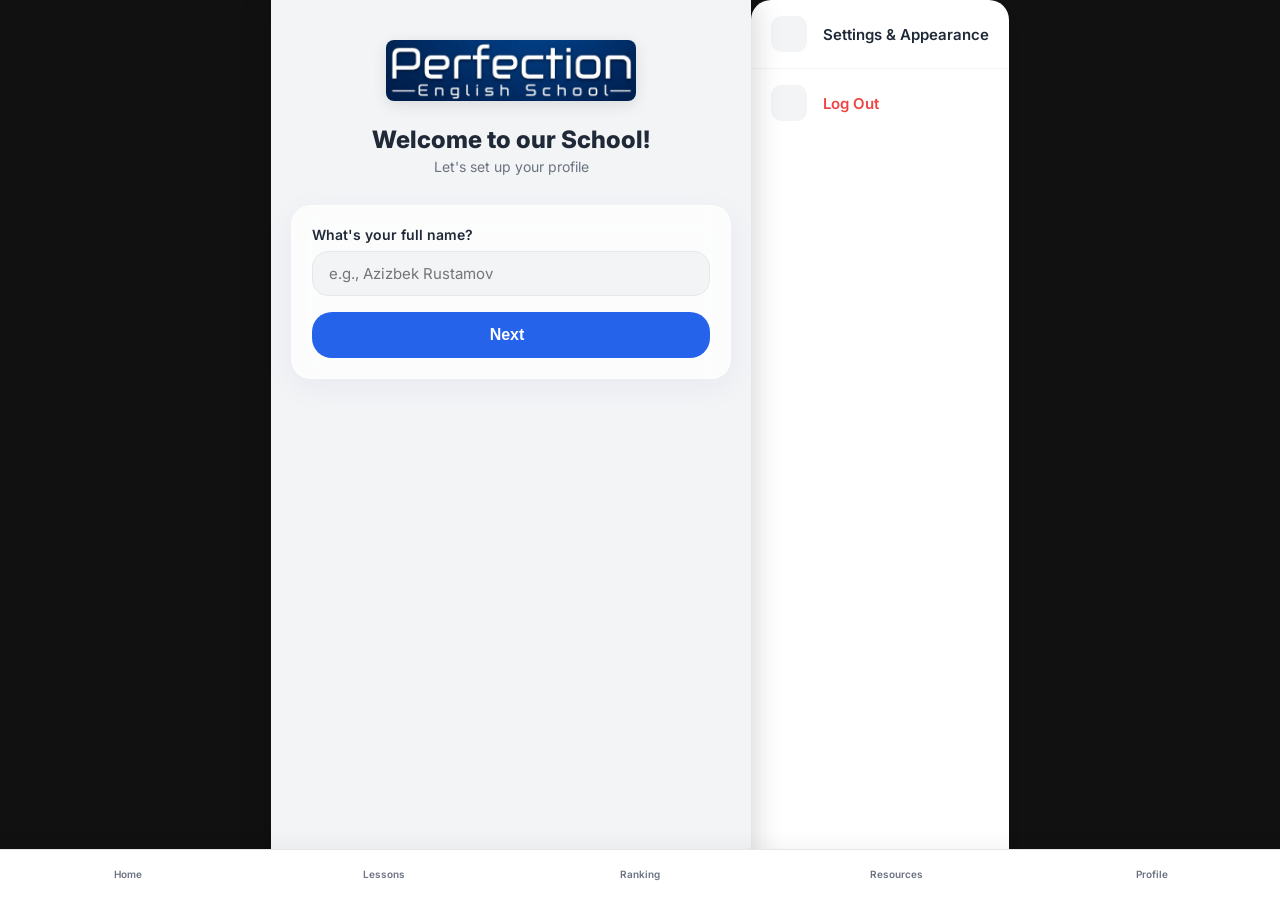
==== commit 3c42d79b: "Add files via upload" ====
--- a/index.html
+++ b/index.html
@@ -180,40 +180,46 @@
             <!-- SECTION: LESSONS -->
             <section id="lessons-section" class="app-section">
                 <div class="section-header">
-                    <h2>My Lessons</h2>
-                    <p>Your current level: <strong>Pre-IELTS</strong></p>
+                    <h2>Video Lessons</h2>
+                    <p>Learn English with our best video lessons</p>
                 </div>
                 
-                <div class="lessons-list">
-                    <div class="lesson-card completed">
-                        <div class="lesson-icon"><i class="ph-fill ph-check-circle"></i></div>
-                        <div class="lesson-info">
-                            <h3>Lesson 1: Present Simple vs Continuous</h3>
-                            <p>Grammar and Practice</p>
-                        </div>
-                        <div class="lesson-action">
-                            <button class="btn-icon"><i class="ph ph-play"></i></button>
-                        </div>
-                    </div>
-
-                    <div class="lesson-card active">
-                        <div class="lesson-icon"><i class="ph-fill ph-play-circle"></i></div>
-                        <div class="lesson-info">
-                            <h3>Lesson 2: IELTS Speaking Part 1</h3>
-                            <p>Most common questions</p>
-                        </div>
-                        <div class="lesson-action">
-                            <button class="btn-primary">Start</button>
-                        </div>
-                    </div>
-
-                    <div class="lesson-card locked">
-                        <div class="lesson-icon"><i class="ph-fill ph-lock-key"></i></div>
-                        <div class="lesson-info">
-                            <h3>Lesson 3: Writing Task 1 Basics</h3>
-                            <p>Complete previous lesson</p>
-                        </div>
-                    </div>
+                <!-- Category Filter Chips -->
+                <div class="filter-chips-container" style="display: flex; gap: 8px; overflow-x: auto; padding: 4px 0 16px; scrollbar-width: none;">
+                    <button class="filter-chip active" id="chip-all" onclick="filterVideoLessons('all')">All</button>
+                    <button class="filter-chip" id="chip-grammar" onclick="filterVideoLessons('Grammar')">Grammar</button>
+                    <button class="filter-chip" id="chip-vocabulary" onclick="filterVideoLessons('Vocabulary')">Vocabulary</button>
+                    <button class="filter-chip" id="chip-ielts" onclick="filterVideoLessons('IELTS Prep')">IELTS Prep</button>
+                </div>
+
+                <!-- Video Player Container (Hidden by default, secure overlays) -->
+                <div id="video-player-container" style="display: none; background: var(--bg-card); border-radius: var(--border-radius-md); padding: 12px; margin-bottom: 20px; border: 1px solid var(--border-color); box-shadow: 0 4px 15px rgba(0,0,0,0.05); position: relative;">
+                    <div style="display: flex; justify-content: space-between; align-items: center; margin-bottom: 8px;">
+                        <h4 id="current-playing-title" style="margin: 0; font-size: 14px; font-weight: 700; color: var(--text-main); white-space: nowrap; overflow: hidden; text-overflow: ellipsis; max-width: 80%;">Dars videosi</h4>
+                        <button onclick="closeVideoPlayer()" style="background: transparent; border: none; color: var(--text-muted); cursor: pointer; display: flex; align-items: center; justify-content: center; width: 24px; height: 24px; border-radius: 50%; font-size: 18px; transition: all 0.2s;"><i class="ph ph-x"></i></button>
+                    </div>
+                    
+                    <!-- Secure Wrapper to block context menu and easy copying -->
+                    <div id="secure-video-wrapper" style="position: relative; width: 100%; padding-bottom: 56.25%; height: 0; overflow: hidden; border-radius: 8px; background-color: #000;" oncontextmenu="return false;">
+                        <iframe id="video-player-iframe" src="" style="position: absolute; top: 0; left: 0; width: 100%; height: 100%; border: none;" allow="accelerometer; autoplay; clipboard-write; encrypted-media; gyroscope; picture-in-picture" allowfullscreen></iframe>
+                        <!-- Overlay transparent div to prevent direct interaction with top portion (YouTube links, share button) -->
+                        <div id="secure-player-overlay" style="position: absolute; top: 0; left: 0; width: 100%; height: calc(100% - 50px); pointer-events: auto; background: transparent; z-index: 10;"></div>
+                    </div>
+                    <p id="current-playing-desc" style="margin: 8px 0 0; font-size: 12px; color: var(--text-muted); line-height: 1.5;"></p>
+                    
+                    <!-- Video MCQ Section -->
+                    <div id="video-mcq-container" style="display: none; margin-top: 15px; padding-top: 15px; border-top: 1px solid var(--border-color);">
+                        <h4 style="font-size: 13px; font-weight: 700; color: var(--text-main); margin-bottom: 10px;"><i class="ph-fill ph-question"></i> Dars bo'yicha test</h4>
+                        <p id="video-mcq-question" style="font-size: 12px; color: var(--text-muted); margin-bottom: 10px;">What is the main topic of this video?</p>
+                        <div id="video-mcq-options" style="display: flex; flex-direction: column; gap: 8px;">
+                            <!-- Options rendered by JS -->
+                        </div>
+                    </div>
+                </div>
+
+                <!-- Video Lessons Grid -->
+                <div class="video-grid" id="video-lessons-grid">
+                    <!-- Loaded dynamically via JS -->
                 </div>
             </section>
 
@@ -349,6 +355,32 @@
                 </div>
                 
                 <div class="writing-container">
+                    <div class="form-group mb-4" id="writing-topic-selector-container">
+                        <label>Writing Topic (Mavzu):</label>
+                        <select id="writing-topic-select" class="custom-select">
+                            <option value="free">Free Topic / Erkin mavzu</option>
+                            <!-- Loaded from Firestore -->
+                        </select>
+                    </div>
+
+                    <!-- Tanlangan mavzu tafsilotlari -->
+                    <div id="writing-topic-details" class="result-card mb-4" style="display: none; background: rgba(99, 102, 241, 0.05); border: 1px solid rgba(99, 102, 241, 0.2);">
+                        <h4 id="writing-topic-title" style="color: var(--primary-color); margin-bottom: 8px; font-weight: 700;"></h4>
+                        <p id="writing-topic-prompt" style="font-style: italic; margin-bottom: 12px; white-space: pre-wrap; color: var(--text-main); font-size: 14px; line-height: 1.5;"></p>
+                        
+                        <!-- Rasm (agar mavjud bo'lsa) -->
+                        <div id="writing-topic-image-container" style="display: none; margin-bottom: 12px; border-radius: 8px; overflow: hidden; max-width: 100%; text-align: center;">
+                            <img id="writing-topic-img" src="" alt="Topic Image" style="max-width: 100%; max-height: 300px; object-fit: contain; border-radius: 8px;">
+                        </div>
+
+                        <!-- Biriktirilgan fayl/hujjat -->
+                        <div id="writing-topic-attachment-container" style="display: none;">
+                            <a id="writing-topic-attachment-link" href="#" download="" class="btn-primary" style="display: inline-flex; align-items: center; gap: 8px; padding: 8px 14px; font-size: 13px; text-decoration: none; border-radius: 6px; cursor: pointer; color: white;">
+                                <i class="ph ph-download-simple"></i> <span id="writing-topic-attachment-name">Yuklab olish</span>
+                            </a>
+                        </div>
+                    </div>
+
                     <div class="form-group mb-4">
                         <label>Task Type:</label>
                         <select id="writing-type" class="custom-select">
@@ -455,18 +487,23 @@
                     <p class="profile-role">Student</p>
                     <!-- Role Switcher for Demo -->
                     <button class="role-switch-btn" onclick="toggleRole()">Switch to Teacher Profile (Demo)</button>
-                </div>
-
+                    <!-- Buy Premium Button -->
+                    <button class="btn-primary" id="btn-buy-premium" onclick="openPaymentModal()" style="margin-top: 15px; width: 100%; background: linear-gradient(135deg, #FFD700, #F5A623); color: #000; font-weight: 800; border: none; box-shadow: 0 4px 15px rgba(245, 166, 35, 0.4);">
+                        <i class="ph-fill ph-crown"></i> Go Premium (One-time)
+                    </button>
+                </div>
+
+                <!-- Student Profile Stats -->
                 <!-- Student Profile Stats -->
                 <div id="student-stats" class="profile-stats">
                     <div class="stat-box">
                         <i class="ph-fill ph-fire text-orange"></i>
-                        <span class="stat-value">12</span>
+                        <span class="stat-value">0</span>
                         <span class="stat-label">Day streak</span>
                     </div>
                     <div class="stat-box">
                         <i class="ph-fill ph-star text-yellow"></i>
-                        <span class="stat-value">850</span>
+                        <span class="stat-value">0 xp</span>
                         <span class="stat-label">Total XP</span>
                     </div>
                     <div class="stat-box">
@@ -474,6 +511,12 @@
                         <span class="stat-value">24</span>
                         <span class="stat-label">Lessons</span>
                     </div>
+                </div>
+
+                <!-- Streak Calendar Container -->
+                <div id="streak-calendar-container">
+                    <!-- Calendar will be injected by JS -->
+                </div>
                 </div>
 
                 <!-- Teacher Profile Stats (Hidden by default) -->
@@ -520,12 +563,15 @@
                 </div>
                 <div class="profile-menu mt-4">
                     <div class="menu-item" style="display:flex; justify-content:space-between; align-items:center;">
-                        <div class="menu-item-left">
-                            <div class="menu-icon bg-purple" style="background:#8b5cf6; color:white;"><i class="ph ph-moon"></i></div>
-                            <span>Dark Mode</span>
-                        </div>
-                        <input type="checkbox" id="dark-mode-toggle" onchange="toggleDarkMode()" style="width:20px; height:20px;">
-                    </div>
+                          <div class="menu-item-left">
+                              <div class="menu-icon bg-purple" style="background:#8b5cf6; color:white;"><i class="ph ph-moon"></i></div>
+                              <span>Dark Mode</span>
+                          </div>
+                          <label class="switch">
+                              <input type="checkbox" id="dark-mode-toggle" onchange="toggleDarkMode()">
+                              <span class="slider"></span>
+                          </label>
+                      </div>
                     <div class="menu-item" onclick="document.getElementById('avatar-upload').click()">
                         <div class="menu-item-left">
                             <div class="menu-icon bg-blue" style="background:#2563eb; color:white;"><i class="ph ph-image"></i></div>
@@ -615,6 +661,29 @@
         </nav>
     </div>
 
+    <!-- Payment Modal (Mock) -->
+    <div class="modal" id="payment-modal" style="display: none; position: fixed; top: 0; left: 0; width: 100%; height: 100%; background: rgba(0,0,0,0.6); z-index: 9999; justify-content: center; align-items: center; padding: 20px;">
+        <div class="glass-card" style="width: 100%; max-width: 350px; background: var(--bg-card); border-radius: 20px; padding: 24px; position: relative;">
+            <button onclick="closePaymentModal()" style="position: absolute; top: 15px; right: 15px; background: none; border: none; color: var(--text-muted); font-size: 24px;"><i class="ph ph-x"></i></button>
+            
+            <div style="text-align: center; margin-bottom: 20px;">
+                <i class="ph-fill ph-crown" style="font-size: 48px; color: #FFD700; margin-bottom: 10px; text-shadow: 0 4px 15px rgba(255, 215, 0, 0.3);"></i>
+                <h3 style="font-size: 20px; font-weight: 800; color: var(--text-main); margin-bottom: 5px;">Unlock Premium</h3>
+                <p style="font-size: 13px; color: var(--text-muted);">One-time payment for lifetime access to advanced features.</p>
+                <h2 style="font-size: 28px; font-weight: 800; color: var(--primary-color); margin: 15px 0;">99,000 UZS</h2>
+            </div>
+            
+            <div style="display: flex; flex-direction: column; gap: 12px;">
+                <button onclick="processMockPayment('Click')" style="display: flex; align-items: center; justify-content: center; gap: 10px; background: #00AEEF; color: #fff; border: none; border-radius: 12px; padding: 15px; font-weight: 700; font-size: 16px; cursor: pointer; transition: transform 0.2s;">
+                    Pay with CLICK
+                </button>
+                <button onclick="processMockPayment('Payme')" style="display: flex; align-items: center; justify-content: center; gap: 10px; background: #33CCCC; color: #fff; border: none; border-radius: 12px; padding: 15px; font-weight: 700; font-size: 16px; cursor: pointer; transition: transform 0.2s;">
+                    Pay with PAYME
+                </button>
+            </div>
+        </div>
+    </div>
+
     <!-- Firebase Configuration and SDK -->
     <script type="module">
         import { initializeApp } from "https://www.gstatic.com/firebasejs/10.12.0/firebase-app.js";
--- a/style.css
+++ b/style.css
@@ -1234,3 +1234,285 @@
 body.dark-mode .bottom-nav {
     background: rgba(17, 24, 39, 0.8);
 }
+
+/* --- VIDEO LESSONS STYLES --- */
+.video-grid {
+    display: grid;
+    grid-template-columns: 1fr;
+    gap: 16px;
+    margin-bottom: 24px;
+}
+
+.video-card {
+    background-color: var(--bg-card);
+    border-radius: var(--border-radius-md);
+    overflow: hidden;
+    box-shadow: 0 4px 12px rgba(0,0,0,0.02);
+    border: 1px solid var(--border-color);
+    transition: transform 0.23s cubic-bezier(0.4, 0, 0.2, 1), box-shadow 0.23s ease;
+    cursor: pointer;
+    display: flex;
+    flex-direction: column;
+}
+
+.video-card:hover {
+    transform: translateY(-4px);
+    box-shadow: 0 8px 24px rgba(0,0,0,0.08);
+}
+
+.video-thumbnail-container {
+    position: relative;
+    padding-bottom: 56.25%; /* 16:9 ratio */
+    background-color: #000;
+    overflow: hidden;
+}
+
+.video-thumbnail-img {
+    position: absolute;
+    top: 0;
+    left: 0;
+    width: 100%;
+    height: 100%;
+    object-fit: cover;
+    opacity: 0.9;
+    transition: transform 0.3s ease;
+}
+
+.video-card:hover .video-thumbnail-img {
+    transform: scale(1.04);
+}
+
+.video-play-overlay {
+    position: absolute;
+    top: 0;
+    left: 0;
+    width: 100%;
+    height: 100%;
+    display: flex;
+    align-items: center;
+    justify-content: center;
+    background: rgba(0,0,0,0.25);
+    transition: background-color 0.2s ease;
+}
+
+.video-card:hover .video-play-overlay {
+    background: rgba(0,0,0,0.4);
+}
+
+.video-play-icon-btn {
+    width: 48px;
+    height: 48px;
+    border-radius: 50%;
+    background-color: var(--primary-color);
+    color: #fff;
+    display: flex;
+    align-items: center;
+    justify-content: center;
+    font-size: 22px;
+    box-shadow: 0 4px 12px rgba(0,0,0,0.25);
+    transition: transform 0.2s cubic-bezier(0.4, 0, 0.2, 1);
+}
+
+.video-card:hover .video-play-icon-btn {
+    transform: scale(1.12);
+}
+
+.video-card-content {
+    padding: 14px 16px;
+    display: flex;
+    flex-direction: column;
+    flex: 1;
+}
+
+.video-card-tag {
+    font-size: 10px;
+    font-weight: 700;
+    text-transform: uppercase;
+    color: var(--primary-color);
+    margin-bottom: 4px;
+    letter-spacing: 0.5px;
+}
+
+.video-card-title {
+    font-size: 14px;
+    font-weight: 700;
+    color: var(--text-main);
+    margin-bottom: 6px;
+    line-height: 1.4;
+}
+
+.video-card-desc {
+    font-size: 12px;
+    color: var(--text-muted);
+    line-height: 1.5;
+    margin-bottom: 4px;
+    flex: 1;
+    display: -webkit-box;
+    -webkit-line-clamp: 2;
+    -webkit-box-orient: vertical;
+    overflow: hidden;
+}
+
+.filter-chip {
+    background: var(--bg-card);
+    border: 1px solid var(--border-color);
+    color: var(--text-muted);
+    padding: 6px 14px;
+    border-radius: 18px;
+    font-size: 12px;
+    font-weight: 600;
+    white-space: nowrap;
+    cursor: pointer;
+    transition: all 0.2s ease;
+    outline: none;
+}
+
+.filter-chip.active, .filter-chip:hover {
+    background: var(--primary-color);
+    color: #fff;
+    border-color: var(--primary-color);
+    box-shadow: 0 3px 8px rgba(37, 99, 235, 0.2);
+}
+
+body.dark-mode .filter-chip {
+    background: rgba(31, 41, 55, 0.7);
+    border: 1px solid rgba(255, 255, 255, 0.1);
+    color: var(--text-muted);
+}
+
+body.dark-mode .filter-chip.active {
+    background: var(--primary-color);
+    color: #fff;
+    border-color: var(--primary-color);
+}
+
+/* Modern Toggle Switch */
+.switch {
+  position: relative;
+  display: inline-block;
+  width: 46px;
+  height: 24px;
+}
+
+.switch input { 
+  opacity: 0;
+  width: 0;
+  height: 0;
+}
+
+.slider {
+  position: absolute;
+  cursor: pointer;
+  top: 0;
+  left: 0;
+  right: 0;
+  bottom: 0;
+  background-color: #ccc;
+  transition: .4s;
+  border-radius: 24px;
+}
+
+.slider:before {
+  position: absolute;
+  content: "";
+  height: 18px;
+  width: 18px;
+  left: 3px;
+  bottom: 3px;
+  background-color: white;
+  transition: .4s;
+  border-radius: 50%;
+  box-shadow: 0 2px 4px rgba(0,0,0,0.2);
+}
+
+input:checked + .slider {
+  background-color: var(--primary-color);
+}
+
+input:checked + .slider:before {
+  transform: translateX(22px);
+}
+
+body.dark-mode .slider {
+    background-color: #4b5563;
+}
+
+body.dark-mode input:checked + .slider {
+    background-color: var(--primary-color);
+}
+
+/* Streak Calendar */
+.streak-calendar {
+    background: var(--bg-card);
+    border-radius: var(--border-radius-lg);
+    padding: 16px;
+    margin-top: 20px;
+    box-shadow: 0 4px 15px rgba(0,0,0,0.03);
+    border: 1px solid var(--border-color);
+}
+
+.calendar-header {
+    display: flex;
+    justify-content: space-between;
+    align-items: center;
+    margin-bottom: 12px;
+}
+
+.calendar-title {
+    font-size: 16px;
+    font-weight: 800;
+    color: var(--text-main);
+    display: flex;
+    align-items: center;
+    gap: 8px;
+}
+
+.calendar-grid {
+    display: grid;
+    grid-template-columns: repeat(7, 1fr);
+    gap: 6px;
+    text-align: center;
+}
+
+.calendar-day-header {
+    font-size: 11px;
+    font-weight: 700;
+    color: var(--text-muted);
+    text-transform: uppercase;
+    margin-bottom: 6px;
+}
+
+.calendar-day {
+    aspect-ratio: 1;
+    display: flex;
+    align-items: center;
+    justify-content: center;
+    font-size: 13px;
+    font-weight: 700;
+    border-radius: 50%;
+    color: var(--text-main);
+    position: relative;
+    cursor: default;
+}
+
+.calendar-day.empty {
+    visibility: hidden;
+}
+
+.calendar-day.active-streak {
+    background: #f97316;
+    color: #fff;
+    box-shadow: 0 0 10px rgba(249, 115, 22, 0.4);
+}
+
+.calendar-day.active-streak::after {
+    content: "🔥";
+    position: absolute;
+    top: -6px;
+    right: -6px;
+    font-size: 12px;
+}
+
+.calendar-day.today:not(.active-streak) {
+    border: 2px solid var(--primary-color);
+}
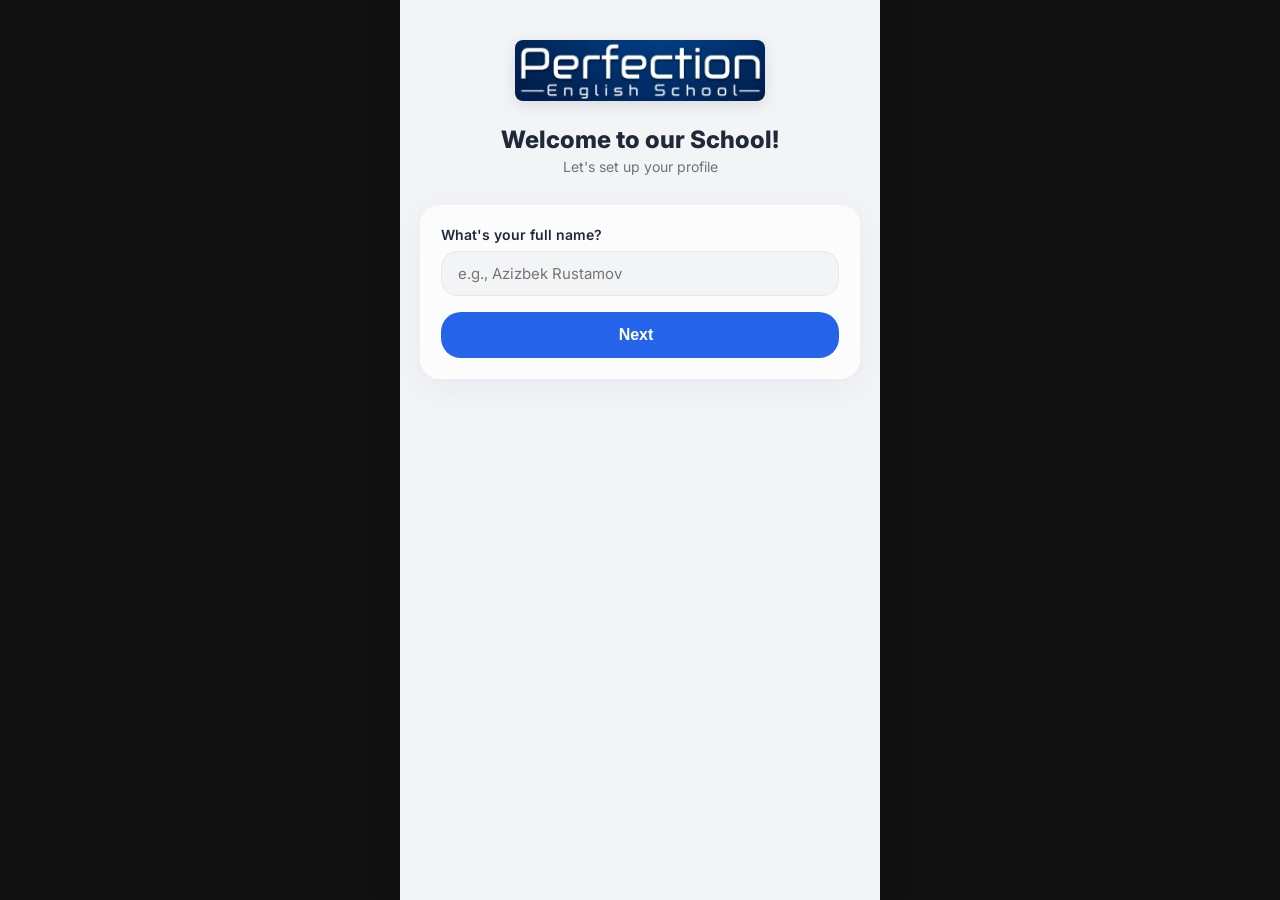
==== commit 84e711db: "Add files via upload" ====
--- a/index.html
+++ b/index.html
@@ -517,7 +517,6 @@
                 <div id="streak-calendar-container">
                     <!-- Calendar will be injected by JS -->
                 </div>
-                </div>
 
                 <!-- Teacher Profile Stats (Hidden by default) -->
                 <div id="teacher-stats" class="profile-stats" style="display: none;">
--- a/style.css
+++ b/style.css
@@ -1506,7 +1506,7 @@
 }
 
 .calendar-day.active-streak::after {
-    content: "🔥";
+    content: "\1F525";
     position: absolute;
     top: -6px;
     right: -6px;
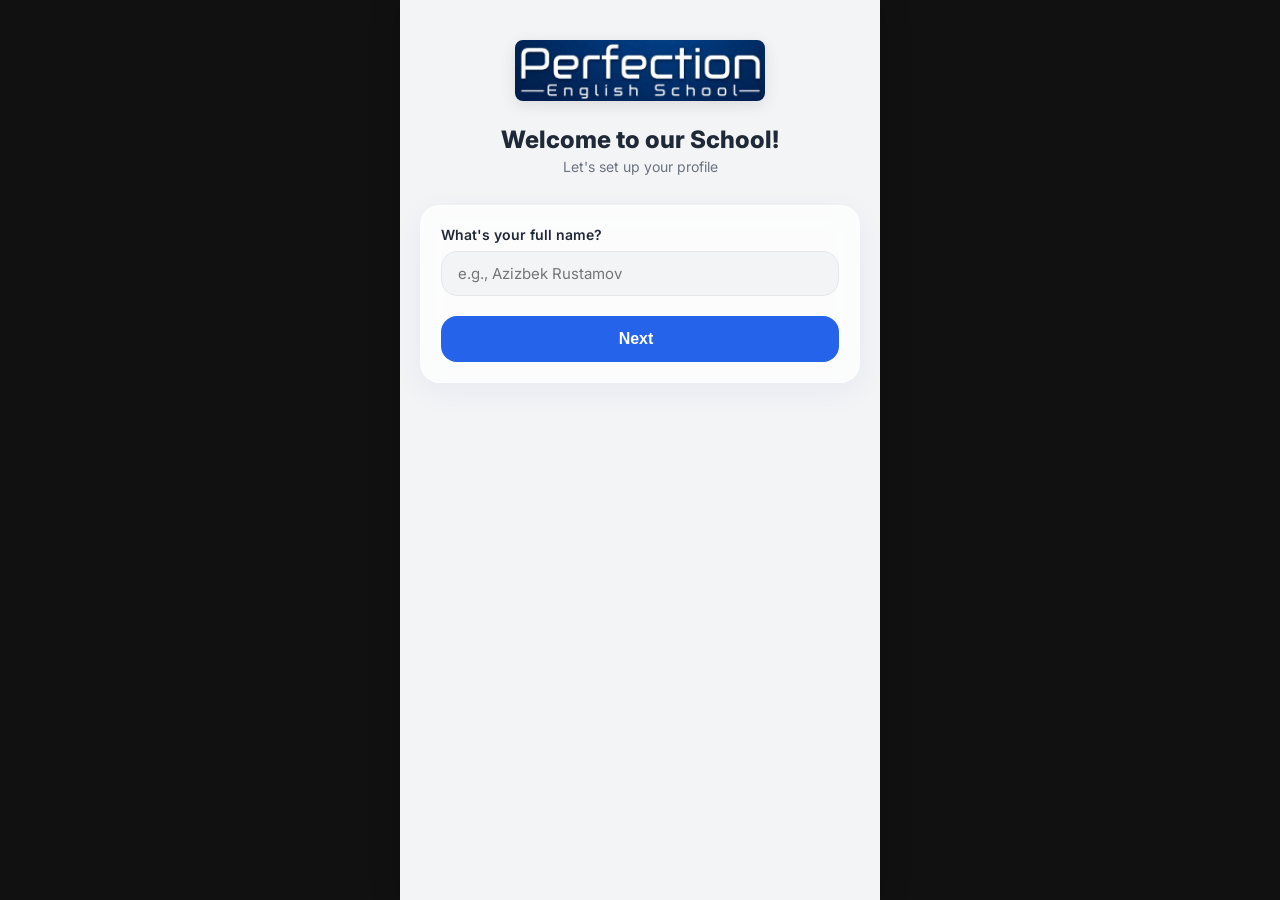
==== commit 7cf310de: "Add files via upload" ====
--- a/index.html
+++ b/index.html
@@ -231,51 +231,11 @@
                 </div>
 
                 <div class="podium-container">
-                    <div class="podium-item second">
-                        <div class="avatar-circle"><img src="https://i.pravatar.cc/150?u=a042581f4e29026704d" alt="Avatar"></div>
-                        <div class="podium-rank silver">2</div>
-                        <div class="podium-name">Malika</div>
-                        <div class="podium-score">1240 xp</div>
-                    </div>
-                    <div class="podium-item first">
-                        <div class="avatar-circle"><img src="https://i.pravatar.cc/150?u=a042581f4e29026024d" alt="Avatar"></div>
-                        <div class="podium-rank gold">1</div>
-                        <div class="podium-name">Sardor</div>
-                        <div class="podium-score">1450 xp</div>
-                    </div>
-                    <div class="podium-item third">
-                        <div class="avatar-circle"><img src="https://i.pravatar.cc/150?u=a048581f4e29026701d" alt="Avatar"></div>
-                        <div class="podium-rank bronze">3</div>
-                        <div class="podium-name">Jasur</div>
-                        <div class="podium-score">1120 xp</div>
-                    </div>
+                    <!-- Podium will be dynamically injected by JS -->
                 </div>
 
                 <div class="leaderboard-list">
-                    <div class="lb-item">
-                        <div class="lb-rank">4</div>
-                        <div class="lb-user">
-                            <div class="lb-avatar"><img src="https://i.pravatar.cc/150?u=1" alt="Avatar"></div>
-                            <span class="lb-name">Zarina</span>
-                        </div>
-                        <div class="lb-score">980 xp</div>
-                    </div>
-                    <div class="lb-item current-user">
-                        <div class="lb-rank">5</div>
-                        <div class="lb-user">
-                            <div class="lb-avatar"><img src="https://i.pravatar.cc/150?u=2" alt="Avatar"></div>
-                            <span class="lb-name">You (Azizbek)</span>
-                        </div>
-                        <div class="lb-score">850 xp</div>
-                    </div>
-                    <div class="lb-item">
-                        <div class="lb-rank">6</div>
-                        <div class="lb-user">
-                            <div class="lb-avatar"><img src="https://i.pravatar.cc/150?u=3" alt="Avatar"></div>
-                            <span class="lb-name">Murod</span>
-                        </div>
-                        <div class="lb-score">720 xp</div>
-                    </div>
+                    <!-- List will be dynamically injected by JS -->
                 </div>
             </section>
 
@@ -571,14 +531,13 @@
                               <span class="slider"></span>
                           </label>
                       </div>
-                    <div class="menu-item" onclick="document.getElementById('avatar-upload').click()">
-                        <div class="menu-item-left">
-                            <div class="menu-icon bg-blue" style="background:#2563eb; color:white;"><i class="ph ph-image"></i></div>
-                            <span>Change Profile Picture</span>
-                            <input type="file" id="avatar-upload" accept="image/*" style="display:none;" onchange="uploadAvatar(event)">
-                        </div>
-                        <i class="ph ph-caret-right"></i>
-                    </div>
+                      <div class="menu-item" onclick="openEditProfileModal()">
+                          <div class="menu-item-left">
+                              <div class="menu-icon bg-blue" style="background:#2563eb; color:white;"><i class="ph ph-user-circle"></i></div>
+                              <span>Edit Profile</span>
+                          </div>
+                          <i class="ph ph-caret-right"></i>
+                      </div>
                 </div>
             </section>
 
@@ -683,6 +642,34 @@
         </div>
     </div>
 
+    <!-- Edit Profile Modal -->
+    <div id="edit-profile-modal" class="premium-overlay" style="display: none; position: fixed; top: 0; left: 0; width: 100%; height: 100%; background: rgba(0,0,0,0.6); z-index: 1000; align-items: center; justify-content: center;">
+        <div class="premium-modal" style="text-align: center; max-width: 90%; width: 350px; background: var(--bg-card); padding: 20px; border-radius: 20px;">
+            <h2 style="margin-bottom: 20px; font-weight: 700;">Edit Profile</h2>
+            
+            <div style="margin-bottom: 20px;">
+                <div class="avatar-circle" style="width: 80px; height: 80px; margin: 0 auto; margin-bottom: 10px; cursor: pointer; position: relative;" onclick="document.getElementById('avatar-upload-input').click()">
+                    <img id="edit-profile-avatar-preview" src="https://i.pravatar.cc/150?u=a042581f4e29026704d" alt="Avatar" style="width: 100%; height: 100%; border-radius: 50%; object-fit: cover;">
+                    <div style="position: absolute; bottom: 0; right: 0; background: var(--primary-color); border-radius: 50%; padding: 6px; color: white; display:flex; align-items:center; justify-content:center;">
+                        <i class="ph-fill ph-camera"></i>
+                    </div>
+                </div>
+                <input type="file" id="avatar-upload-input" accept="image/*" style="display:none;" onchange="previewEditAvatar(event)">
+                <p style="font-size: 12px; color: var(--text-muted);">Tap to change avatar</p>
+            </div>
+
+            <div class="form-group text-left" style="text-align: left; margin-bottom: 20px;">
+                <label style="font-size: 14px; font-weight: 600; color: var(--text-muted);">Nickname</label>
+                <input type="text" id="edit-profile-name" class="custom-input" placeholder="Enter your name" style="margin-top: 5px; width: 100%; padding: 10px; border-radius: 8px; border: 1px solid #ccc;">
+            </div>
+
+            <div style="display: flex; gap: 10px;">
+                <button class="btn-outline w-100" onclick="closeEditProfileModal()" style="padding: 12px; border-radius: 12px; cursor: pointer;">Cancel</button>
+                <button class="btn-primary w-100" id="save-profile-btn" onclick="saveProfileChanges()" style="padding: 12px; border-radius: 12px; margin-top: 0; cursor: pointer;">Save</button>
+            </div>
+        </div>
+    </div>
+
     <!-- Firebase Configuration and SDK -->
     <script type="module">
         import { initializeApp } from "https://www.gstatic.com/firebasejs/10.12.0/firebase-app.js";
--- a/style.css
+++ b/style.css
@@ -51,9 +51,12 @@
     justify-content: space-between;
     align-items: center;
     padding: 16px 20px;
-    background-color: var(--bg-main);
+    background-color: rgba(243, 244, 246, 0.85); /* Semi-transparent bg-main */
+    backdrop-filter: blur(12px);
+    -webkit-backdrop-filter: blur(12px);
     color: var(--text-main);
     z-index: 10;
+    border-bottom: 1px solid rgba(229, 231, 235, 0.5);
 }
 
 .header-left {
@@ -372,14 +375,27 @@
 }
 
 .btn-primary {
+    display: block;
+    width: 100%;
+    padding: 14px;
     background-color: var(--primary-color);
-    color: white;
+    color: #fff;
     border: none;
-    padding: 8px 16px;
-    border-radius: 20px;
-    font-size: 13px;
-    font-weight: 600;
-    cursor: pointer;
+    border-radius: var(--border-radius-md);
+    font-size: 16px;
+    font-weight: 700;
+    cursor: pointer;
+    margin-top: 20px;
+    transition: background 0.3s, transform 0.2s cubic-bezier(0.4, 0, 0.2, 1), box-shadow 0.3s;
+}
+
+.btn-primary:active {
+    transform: scale(0.96);
+}
+
+.btn-primary:hover {
+    background-color: #1d4ed8;
+    box-shadow: 0 4px 12px rgba(37, 99, 235, 0.3);
 }
 
 /* Rating Section (Leaderboard) */
@@ -626,16 +642,21 @@
     margin-top: 4px;
 }
 
-.role-switch-btn {
-    margin-top: 12px;
-    background-color: var(--bg-card);
+.filter-chip {
+    padding: 8px 16px;
+    background: var(--bg-main);
     border: 1px solid var(--border-color);
-    padding: 6px 12px;
     border-radius: 20px;
-    font-size: 12px;
+    font-size: 13px;
     font-weight: 600;
-    cursor: pointer;
-    color: var(--text-main);
+    color: var(--text-muted);
+    cursor: pointer;
+    white-space: nowrap;
+    transition: all 0.3s cubic-bezier(0.4, 0, 0.2, 1);
+}
+
+.filter-chip:active {
+    transform: scale(0.95);
 }
 
 .profile-stats {
@@ -714,13 +735,15 @@
     bottom: 0;
     left: 0;
     width: 100%;
-    background-color: var(--bg-card);
+    background-color: rgba(255, 255, 255, 0.85);
+    backdrop-filter: blur(12px);
+    -webkit-backdrop-filter: blur(12px);
     display: flex;
     justify-content: space-around;
     align-items: center;
     padding: 12px 0 20px;
-    border-top: 1px solid var(--border-color);
-    z-index: 20;
+    border-top: 1px solid rgba(229, 231, 235, 0.5);
+    z-index: 10;
     box-shadow: 0 -4px 20px rgba(0,0,0,0.05);
 }
 
@@ -728,15 +751,17 @@
     display: flex;
     flex-direction: column;
     align-items: center;
-    gap: 6px;
+    color: var(--text-muted);
     text-decoration: none;
-    color: var(--text-muted);
-    transition: all 0.2s ease;
-    width: 20%;
-}
-
-.nav-item i { font-size: 24px; }
-.nav-item span { font-size: 10px; font-weight: 600; }
+    font-size: 11px;
+    font-weight: 600;
+    gap: 4px;
+    transition: color 0.3s, transform 0.2s cubic-bezier(0.4, 0, 0.2, 1);
+}
+
+.nav-item:active {
+    transform: scale(0.9);
+}
 
 .nav-item.active {
     color: var(--primary-color);
@@ -1228,11 +1253,13 @@
 }
 
 body.dark-mode .app-header {
-    background: rgba(17, 24, 39, 0.8);
+    background: rgba(17, 24, 39, 0.85);
+    border-bottom: 1px solid rgba(255, 255, 255, 0.05);
 }
 
 body.dark-mode .bottom-nav {
-    background: rgba(17, 24, 39, 0.8);
+    background: rgba(17, 24, 39, 0.85);
+    border-top: 1px solid rgba(255, 255, 255, 0.05);
 }
 
 /* --- VIDEO LESSONS STYLES --- */
@@ -1513,6 +1540,50 @@
     font-size: 12px;
 }
 
-.calendar-day.today:not(.active-streak) {
-    border: 2px solid var(--primary-color);
-}
+/* --- MODERN ANIMATIONS --- */
+@keyframes fadeInSlideUp {
+    from {
+        opacity: 0;
+        transform: translateY(15px);
+    }
+    to {
+        opacity: 1;
+        transform: translateY(0);
+    }
+}
+
+.app-section.active {
+    display: block;
+    animation: fadeInSlideUp 0.4s cubic-bezier(0.16, 1, 0.3, 1) forwards;
+}
+
+@keyframes softPulse {
+    0% {
+        transform: scale(1);
+        box-shadow: 0 0 0 0 rgba(255, 215, 0, 0.4);
+    }
+    70% {
+        transform: scale(1.02);
+        box-shadow: 0 0 0 10px rgba(255, 215, 0, 0);
+    }
+    100% {
+        transform: scale(1);
+        box-shadow: 0 0 0 0 rgba(255, 215, 0, 0);
+    }
+}
+
+#btn-buy-premium {
+    animation: softPulse 2.5s infinite;
+}
+
+@keyframes firePulse {
+    0% { transform: scale(1); opacity: 0.9; }
+    50% { transform: scale(1.15); opacity: 1; text-shadow: 0 0 15px rgba(249, 115, 22, 0.8); }
+    100% { transform: scale(1); opacity: 0.9; }
+}
+
+.streak-badge i {
+    display: inline-block;
+    animation: firePulse 2s infinite ease-in-out;
+}
+
